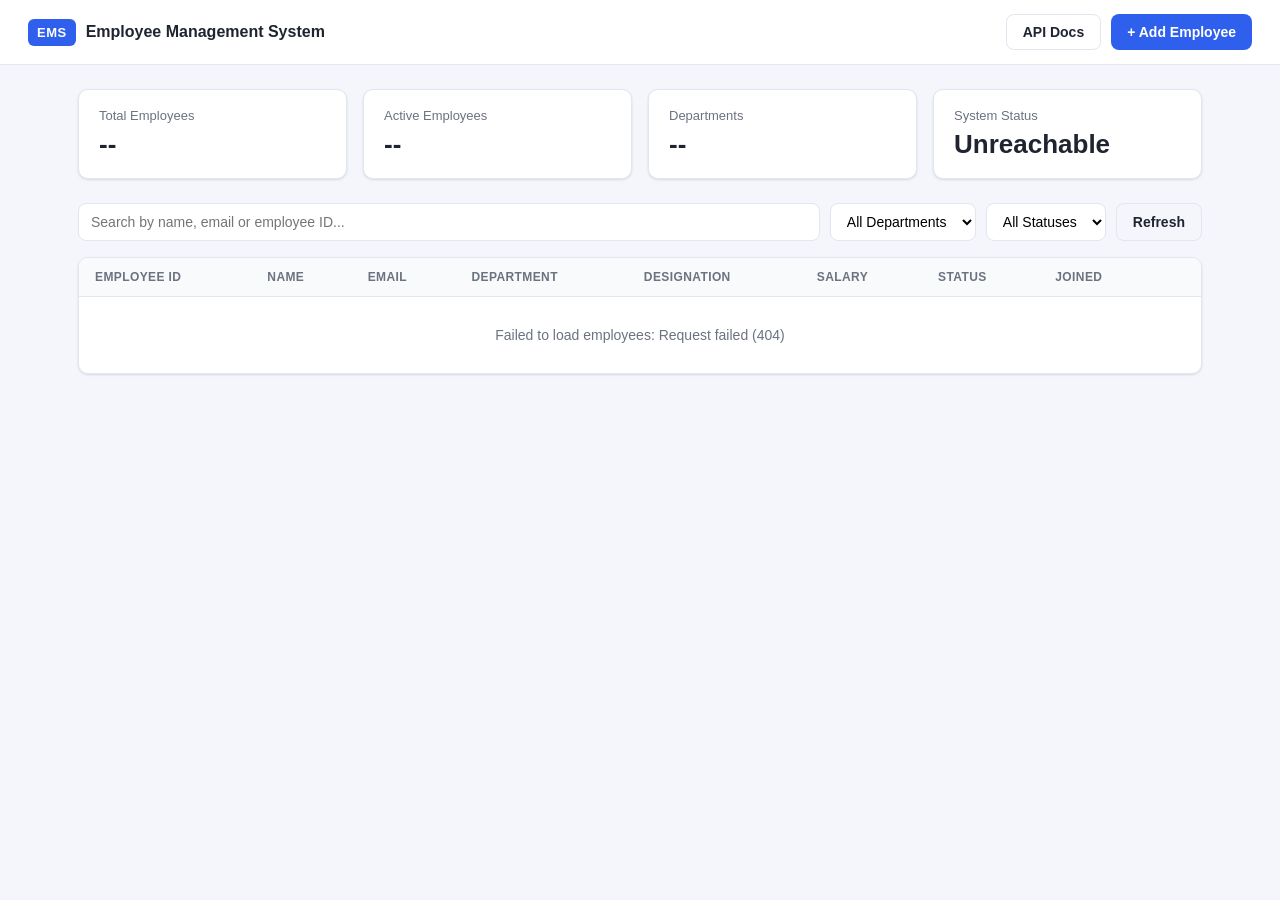
==== frontend/index.html @ 059a6aa3 "1st commit" ====
<!DOCTYPE html>
<html lang="en">
<head>
<meta charset="UTF-8">
<meta name="viewport" content="width=device-width, initial-scale=1.0">
<title>Employee Management System</title>
<link rel="stylesheet" href="css/style.css">
</head>
<body>
  <header class="topbar">
    <div class="brand">
      <span class="brand-mark">EMS</span>
      <span class="brand-name">Employee Management System</span>
    </div>
    <div class="topbar-actions">
      <a href="/docs" target="_blank" rel="noopener" class="btn btn-ghost">API Docs</a>
      <button id="add-employee-btn" class="btn btn-primary">+ Add Employee</button>
    </div>
  </header>

  <main class="container">
    <section class="stats-grid" id="stats-grid">
      <div class="stat-card">
        <span class="stat-label">Total Employees</span>
        <span class="stat-value" id="stat-total">--</span>
      </div>
      <div class="stat-card">
        <span class="stat-label">Active Employees</span>
        <span class="stat-value" id="stat-active">--</span>
      </div>
      <div class="stat-card">
        <span class="stat-label">Departments</span>
        <span class="stat-value" id="stat-departments">--</span>
      </div>
      <div class="stat-card">
        <span class="stat-label">System Status</span>
        <span class="stat-value" id="stat-health">--</span>
      </div>
    </section>

    <section class="toolbar">
      <input type="text" id="search-input" placeholder="Search by name, email or employee ID...">
      <select id="department-filter">
        <option value="">All Departments</option>
      </select>
      <select id="status-filter">
        <option value="">All Statuses</option>
        <option value="active">Active</option>
        <option value="inactive">Inactive</option>
      </select>
      <button id="refresh-btn" class="btn btn-ghost">Refresh</button>
    </section>

    <section class="table-wrapper">
      <table id="employee-table">
        <thead>
          <tr>
            <th>Employee ID</th>
            <th>Name</th>
            <th>Email</th>
            <th>Department</th>
            <th>Designation</th>
            <th>Salary</th>
            <th>Status</th>
            <th>Joined</th>
            <th></th>
          </tr>
        </thead>
        <tbody id="employee-table-body">
          <tr><td colspan="9" class="empty-row">Loading employees...</td></tr>
        </tbody>
      </table>
    </section>
  </main>

  <div id="employee-modal" class="modal hidden">
    <div class="modal-content">
      <div class="modal-header">
        <h2 id="modal-title">Add Employee</h2>
        <button id="modal-close" class="btn-icon" type="button" aria-label="Close">&times;</button>
      </div>
      <form id="employee-form">
        <input type="hidden" id="employee-db-id">
        <div class="form-grid">
          <label>Employee ID<input type="text" id="form-employee-id" required></label>
          <label>Status
            <select id="form-status">
              <option value="active">Active</option>
              <option value="inactive">Inactive</option>
            </select>
          </label>
          <label>First Name<input type="text" id="form-first-name" required></label>
          <label>Last Name<input type="text" id="form-last-name" required></label>
          <label class="span-2">Email<input type="email" id="form-email" required></label>
          <label>Department<input type="text" id="form-department" required></label>
          <label>Designation<input type="text" id="form-designation" required></label>
          <label>Salary<input type="number" step="0.01" min="0" id="form-salary" required></label>
          <label>Joining Date<input type="date" id="form-joining-date" required></label>
        </div>
        <p id="form-error" class="form-error hidden"></p>
        <div class="modal-actions">
          <button type="button" id="form-cancel" class="btn btn-ghost">Cancel</button>
          <button type="submit" class="btn btn-primary">Save Employee</button>
        </div>
      </form>
    </div>
  </div>

  <script src="js/app.js"></script>
</body>
</html>
---- frontend/css/style.css ----
:root {
  --color-bg: #f4f6fb;
  --color-surface: #ffffff;
  --color-border: #e2e6ee;
  --color-text: #1f2430;
  --color-text-muted: #6b7280;
  --color-primary: #2f5fed;
  --color-primary-dark: #2347c4;
  --color-success: #1a9e6b;
  --color-success-bg: #e5f7ef;
  --color-danger: #d64545;
  --color-danger-bg: #fbeaea;
  --radius: 10px;
  --shadow: 0 1px 3px rgba(20, 24, 40, 0.08), 0 1px 2px rgba(20, 24, 40, 0.05);
  font-family: -apple-system, BlinkMacSystemFont, "Segoe UI", Roboto, Helvetica, Arial, sans-serif;
}

* { box-sizing: border-box; }

body {
  margin: 0;
  background: var(--color-bg);
  color: var(--color-text);
}

.topbar {
  display: flex;
  align-items: center;
  justify-content: space-between;
  padding: 14px 28px;
  background: var(--color-surface);
  border-bottom: 1px solid var(--color-border);
  position: sticky;
  top: 0;
  z-index: 10;
}

.brand { display: flex; align-items: center; gap: 10px; }

.brand-mark {
  background: var(--color-primary);
  color: white;
  font-weight: 700;
  font-size: 13px;
  padding: 6px 9px;
  border-radius: 6px;
  letter-spacing: 0.5px;
}

.brand-name { font-weight: 600; font-size: 16px; }

.topbar-actions { display: flex; gap: 10px; }

.btn {
  border: none;
  border-radius: 8px;
  padding: 9px 16px;
  font-size: 14px;
  font-weight: 600;
  cursor: pointer;
  text-decoration: none;
  display: inline-flex;
  align-items: center;
  transition: background 0.15s ease, transform 0.05s ease;
}

.btn:active { transform: translateY(1px); }

.btn-primary { background: var(--color-primary); color: #fff; }
.btn-primary:hover { background: var(--color-primary-dark); }

.btn-ghost { background: transparent; color: var(--color-text); border: 1px solid var(--color-border); }
.btn-ghost:hover { background: #f0f2f8; }

.btn-icon {
  background: transparent;
  border: none;
  cursor: pointer;
  font-size: 16px;
  padding: 4px 8px;
  border-radius: 6px;
  color: var(--color-text-muted);
}
.btn-icon:hover { background: #f0f2f8; color: var(--color-text); }

.container { max-width: 1180px; margin: 0 auto; padding: 24px 28px 60px; }

.stats-grid {
  display: grid;
  grid-template-columns: repeat(4, 1fr);
  gap: 16px;
  margin-bottom: 24px;
}

.stat-card {
  background: var(--color-surface);
  border: 1px solid var(--color-border);
  border-radius: var(--radius);
  padding: 18px 20px;
  box-shadow: var(--shadow);
  display: flex;
  flex-direction: column;
  gap: 6px;
}

.stat-label { font-size: 13px; color: var(--color-text-muted); font-weight: 500; }
.stat-value { font-size: 26px; font-weight: 700; }

.toolbar {
  display: flex;
  gap: 10px;
  margin-bottom: 16px;
  flex-wrap: wrap;
}

.toolbar input, .toolbar select {
  padding: 9px 12px;
  border-radius: 8px;
  border: 1px solid var(--color-border);
  font-size: 14px;
  background: var(--color-surface);
}

#search-input { flex: 1; min-width: 220px; }

.table-wrapper {
  background: var(--color-surface);
  border: 1px solid var(--color-border);
  border-radius: var(--radius);
  overflow-x: auto;
  box-shadow: var(--shadow);
}

table { width: 100%; border-collapse: collapse; font-size: 14px; }

thead th {
  text-align: left;
  padding: 12px 16px;
  background: #f9fafc;
  color: var(--color-text-muted);
  font-weight: 600;
  font-size: 12px;
  text-transform: uppercase;
  letter-spacing: 0.4px;
  border-bottom: 1px solid var(--color-border);
}

tbody td {
  padding: 12px 16px;
  border-bottom: 1px solid var(--color-border);
}

tbody tr:last-child td { border-bottom: none; }
tbody tr:hover { background: #fafbfe; }

.empty-row { text-align: center; color: var(--color-text-muted); padding: 30px !important; }

.badge {
  padding: 3px 10px;
  border-radius: 999px;
  font-size: 12px;
  font-weight: 600;
  text-transform: capitalize;
}

.badge-active { background: var(--color-success-bg); color: var(--color-success); }
.badge-inactive { background: var(--color-danger-bg); color: var(--color-danger); }

.row-actions { display: flex; gap: 4px; white-space: nowrap; }

.modal {
  position: fixed;
  inset: 0;
  background: rgba(15, 18, 30, 0.45);
  display: flex;
  align-items: center;
  justify-content: center;
  z-index: 100;
}

.modal.hidden { display: none; }

.modal-content {
  background: var(--color-surface);
  border-radius: var(--radius);
  width: min(560px, 92vw);
  max-height: 90vh;
  overflow-y: auto;
  box-shadow: 0 12px 40px rgba(15, 18, 30, 0.25);
}

.modal-header {
  display: flex;
  align-items: center;
  justify-content: space-between;
  padding: 18px 22px;
  border-bottom: 1px solid var(--color-border);
}

.modal-header h2 { margin: 0; font-size: 18px; }

#employee-form { padding: 20px 22px; }

.form-grid {
  display: grid;
  grid-template-columns: 1fr 1fr;
  gap: 14px 16px;
}

.form-grid label { font-size: 13px; color: var(--color-text-muted); font-weight: 600; display: flex; flex-direction: column; gap: 6px; }
.form-grid .span-2 { grid-column: span 2; }

.form-grid input, .form-grid select {
  padding: 9px 10px;
  border-radius: 7px;
  border: 1px solid var(--color-border);
  font-size: 14px;
  color: var(--color-text);
  font-weight: 400;
}

.form-error {
  margin-top: 14px;
  padding: 10px 12px;
  background: var(--color-danger-bg);
  color: var(--color-danger);
  border-radius: 7px;
  font-size: 13px;
}

.form-error.hidden { display: none; }

.modal-actions {
  display: flex;
  justify-content: flex-end;
  gap: 10px;
  margin-top: 20px;
}

@media (max-width: 720px) {
  .stats-grid { grid-template-columns: repeat(2, 1fr); }
  .form-grid { grid-template-columns: 1fr; }
  .form-grid .span-2 { grid-column: span 1; }
}
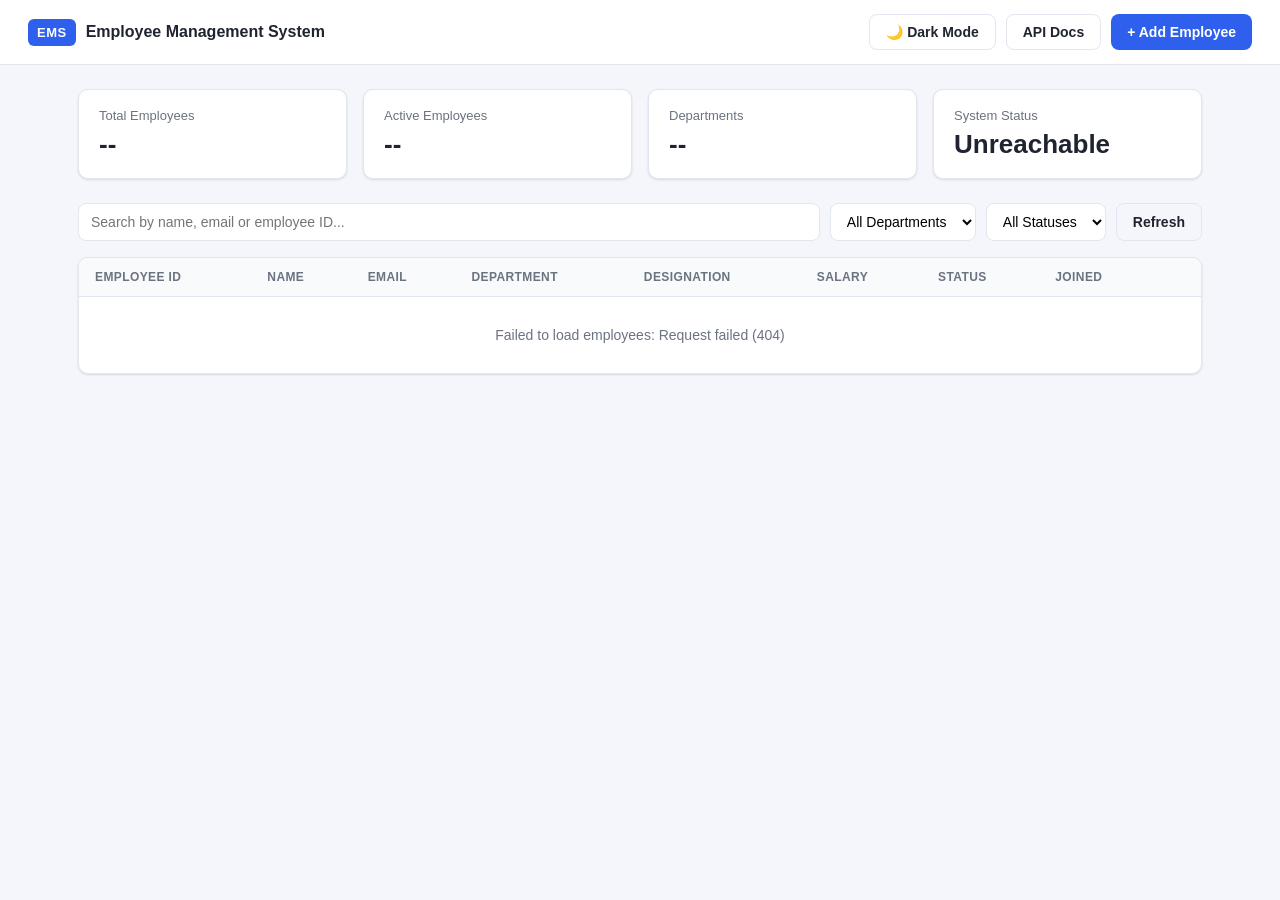
==== commit 8d312a16: "frontend code changed" ====
--- a/frontend/index.html
+++ b/frontend/index.html
@@ -13,6 +13,8 @@
       <span class="brand-name">Employee Management System</span>
     </div>
     <div class="topbar-actions">
+      <!-- Dark Mode Toggle Button Added -->
+      <button id="theme-toggle" class="btn btn-ghost" aria-label="Toggle Dark Mode">🌙 Dark Mode</button>
       <a href="/docs" target="_blank" rel="noopener" class="btn btn-ghost">API Docs</a>
       <button id="add-employee-btn" class="btn btn-primary">+ Add Employee</button>
     </div>
@@ -107,5 +109,29 @@
   </div>
 
   <script src="js/app.js"></script>
+  
+  <!-- Dark Mode Logic -->
+  <script>
+    const themeToggleBtn = document.getElementById('theme-toggle');
+    
+    // Check local storage for theme preference on load
+    if (localStorage.getItem('theme') === 'dark') {
+      document.body.classList.add('dark-mode');
+      themeToggleBtn.textContent = '☀️ Light Mode';
+    }
+
+    // Toggle theme on click
+    themeToggleBtn.addEventListener('click', () => {
+      document.body.classList.toggle('dark-mode');
+      
+      if (document.body.classList.contains('dark-mode')) {
+        localStorage.setItem('theme', 'dark');
+        themeToggleBtn.textContent = '☀️ Light Mode';
+      } else {
+        localStorage.setItem('theme', 'light');
+        themeToggleBtn.textContent = '🌙 Dark Mode';
+      }
+    });
+  </script>
 </body>
-</html>
+</html>
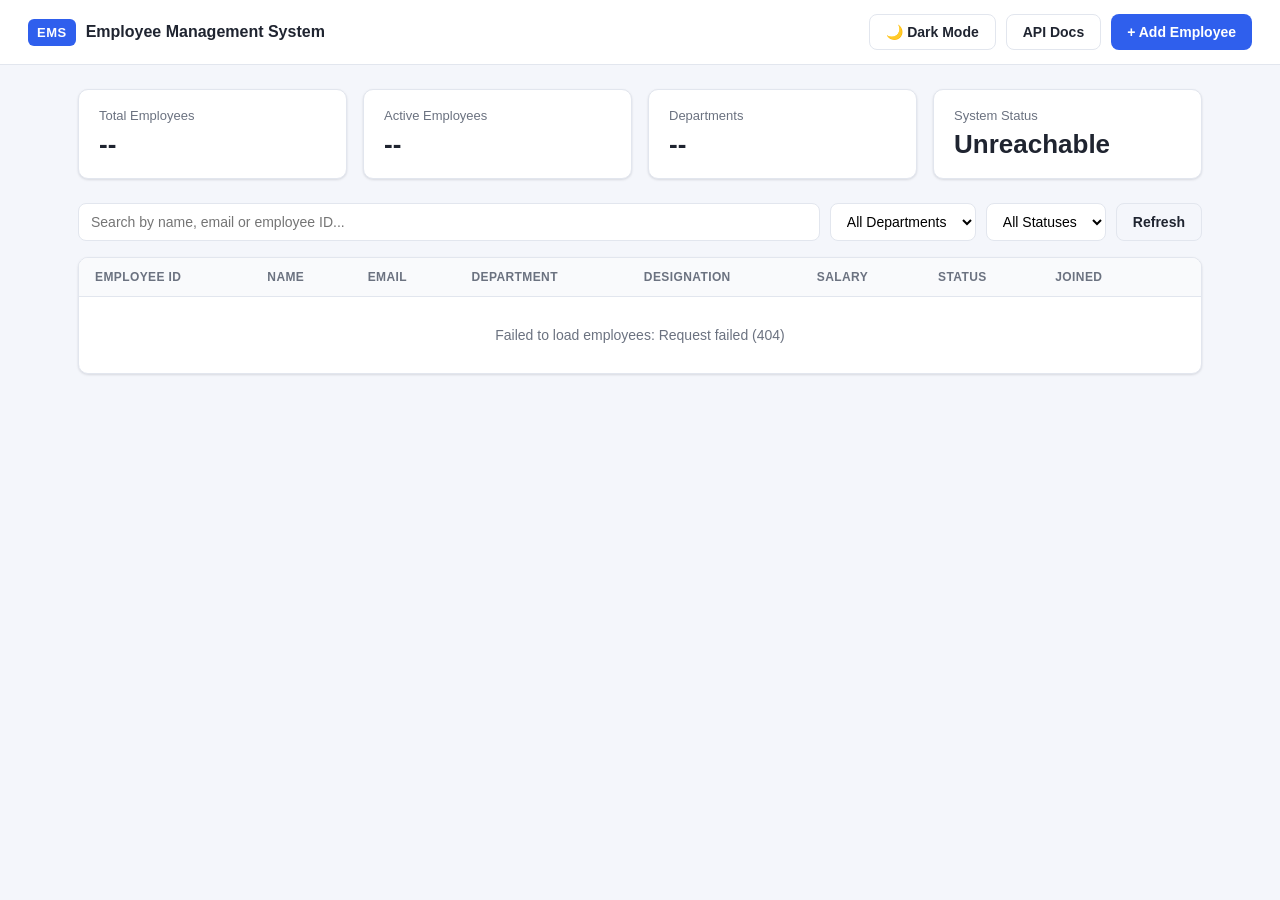
==== commit c4e709af: "codewa index html changed" ====
--- a/frontend/index.html
+++ b/frontend/index.html
@@ -126,10 +126,10 @@
       
       if (document.body.classList.contains('dark-mode')) {
         localStorage.setItem('theme', 'dark');
-        themeToggleBtn.textContent = '☀️ Light Mode';
+        themeToggleBtn.textContent = '☀️ LIGHT MODE';
       } else {
         localStorage.setItem('theme', 'light');
-        themeToggleBtn.textContent = '🌙 Dark Mode';
+        themeToggleBtn.textContent = '🌙 DARK MODE';
       }
     });
   </script>
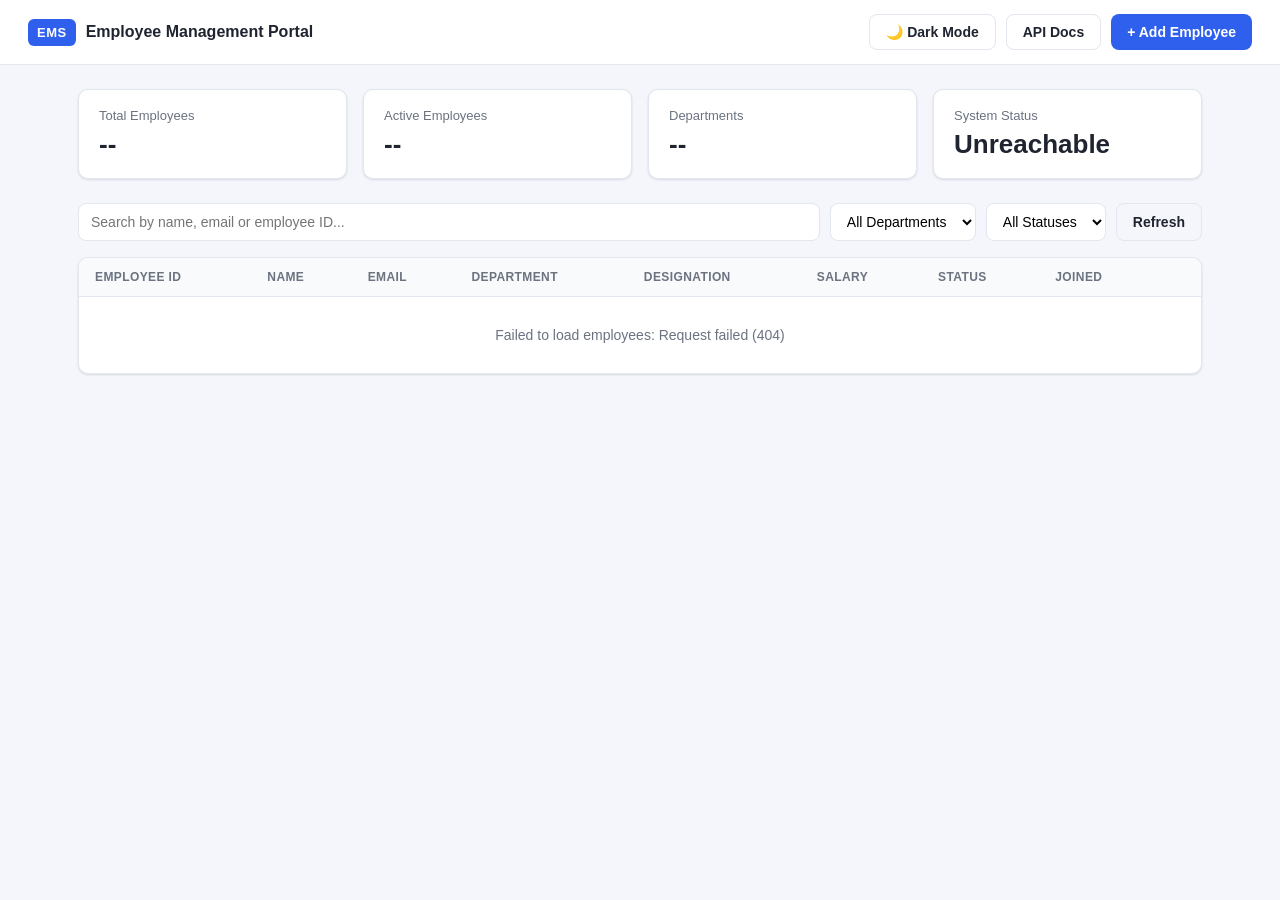
==== commit 55ee7fb9: "management changed as portal" ====
--- a/frontend/index.html
+++ b/frontend/index.html
@@ -3,14 +3,14 @@
 <head>
 <meta charset="UTF-8">
 <meta name="viewport" content="width=device-width, initial-scale=1.0">
-<title>Employee Management System</title>
+<title>Employee Management Portal</title>
 <link rel="stylesheet" href="css/style.css">
 </head>
 <body>
   <header class="topbar">
     <div class="brand">
       <span class="brand-mark">EMS</span>
-      <span class="brand-name">Employee Management System</span>
+      <span class="brand-name">Employee Management Portal</span>
     </div>
     <div class="topbar-actions">
       <!-- Dark Mode Toggle Button Added -->
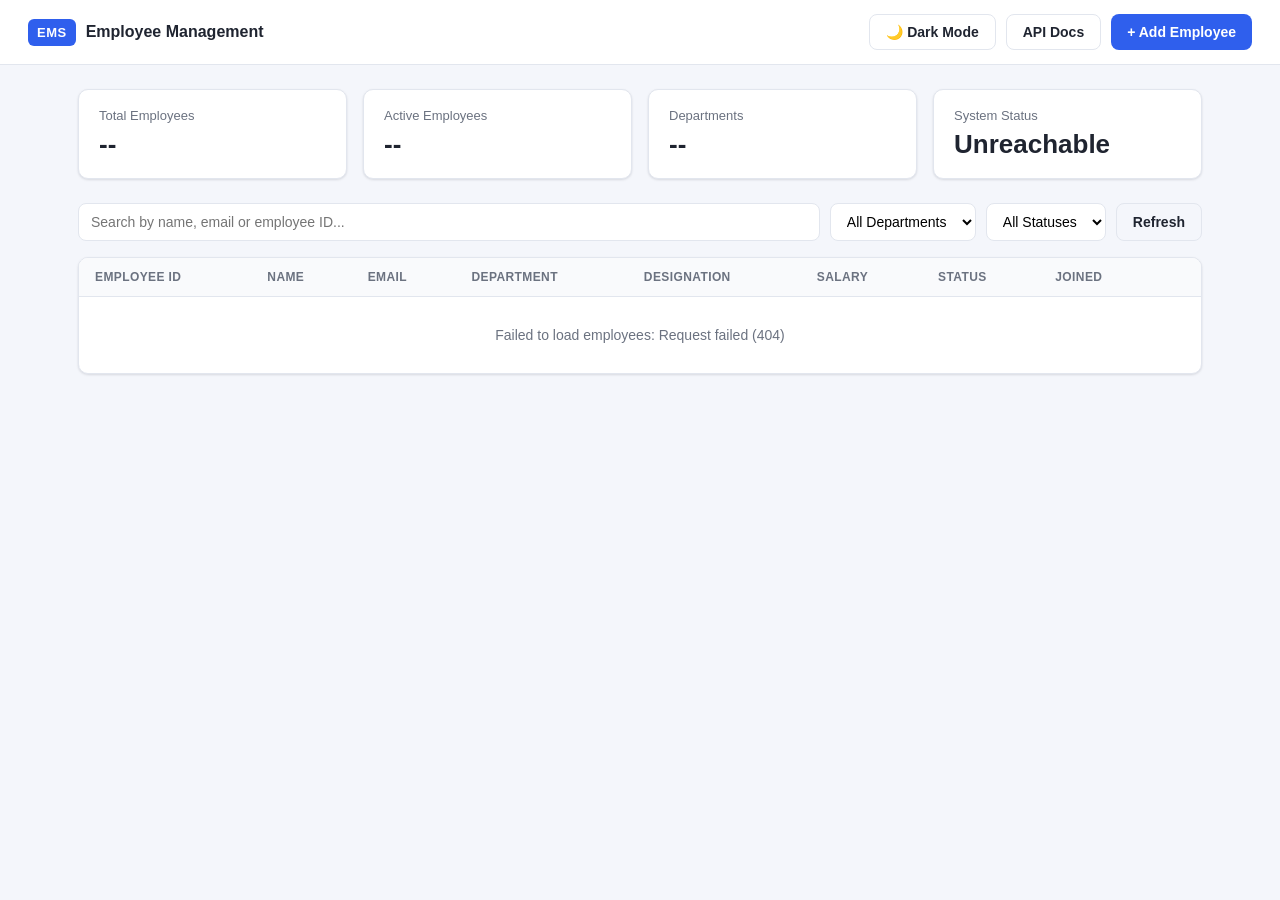
==== commit d79b442b: "pipeline yaml changed" ====
--- a/frontend/index.html
+++ b/frontend/index.html
@@ -3,14 +3,14 @@
 <head>
 <meta charset="UTF-8">
 <meta name="viewport" content="width=device-width, initial-scale=1.0">
-<title>Employee Management Portal</title>
+<title>Employee Management</title>
 <link rel="stylesheet" href="css/style.css">
 </head>
 <body>
   <header class="topbar">
     <div class="brand">
       <span class="brand-mark">EMS</span>
-      <span class="brand-name">Employee Management Portal</span>
+      <span class="brand-name">Employee Management</span>
     </div>
     <div class="topbar-actions">
       <!-- Dark Mode Toggle Button Added -->
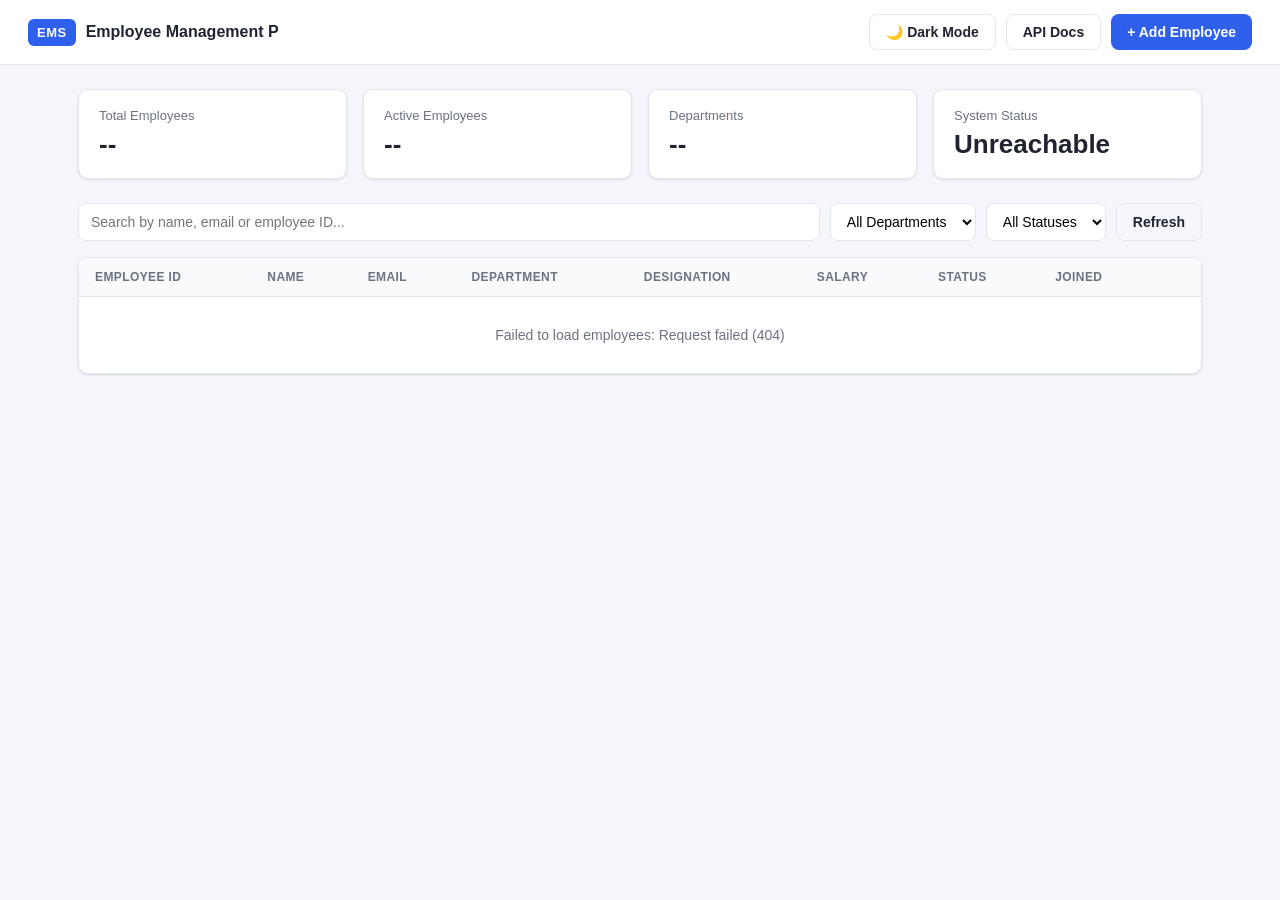
==== commit 52112178: "index code changed" ====
--- a/frontend/index.html
+++ b/frontend/index.html
@@ -3,14 +3,14 @@
 <head>
 <meta charset="UTF-8">
 <meta name="viewport" content="width=device-width, initial-scale=1.0">
-<title>Employee Management</title>
+<title>Employee Management P</title>
 <link rel="stylesheet" href="css/style.css">
 </head>
 <body>
   <header class="topbar">
     <div class="brand">
       <span class="brand-mark">EMS</span>
-      <span class="brand-name">Employee Management</span>
+      <span class="brand-name">Employee Management P</span>
     </div>
     <div class="topbar-actions">
       <!-- Dark Mode Toggle Button Added -->
